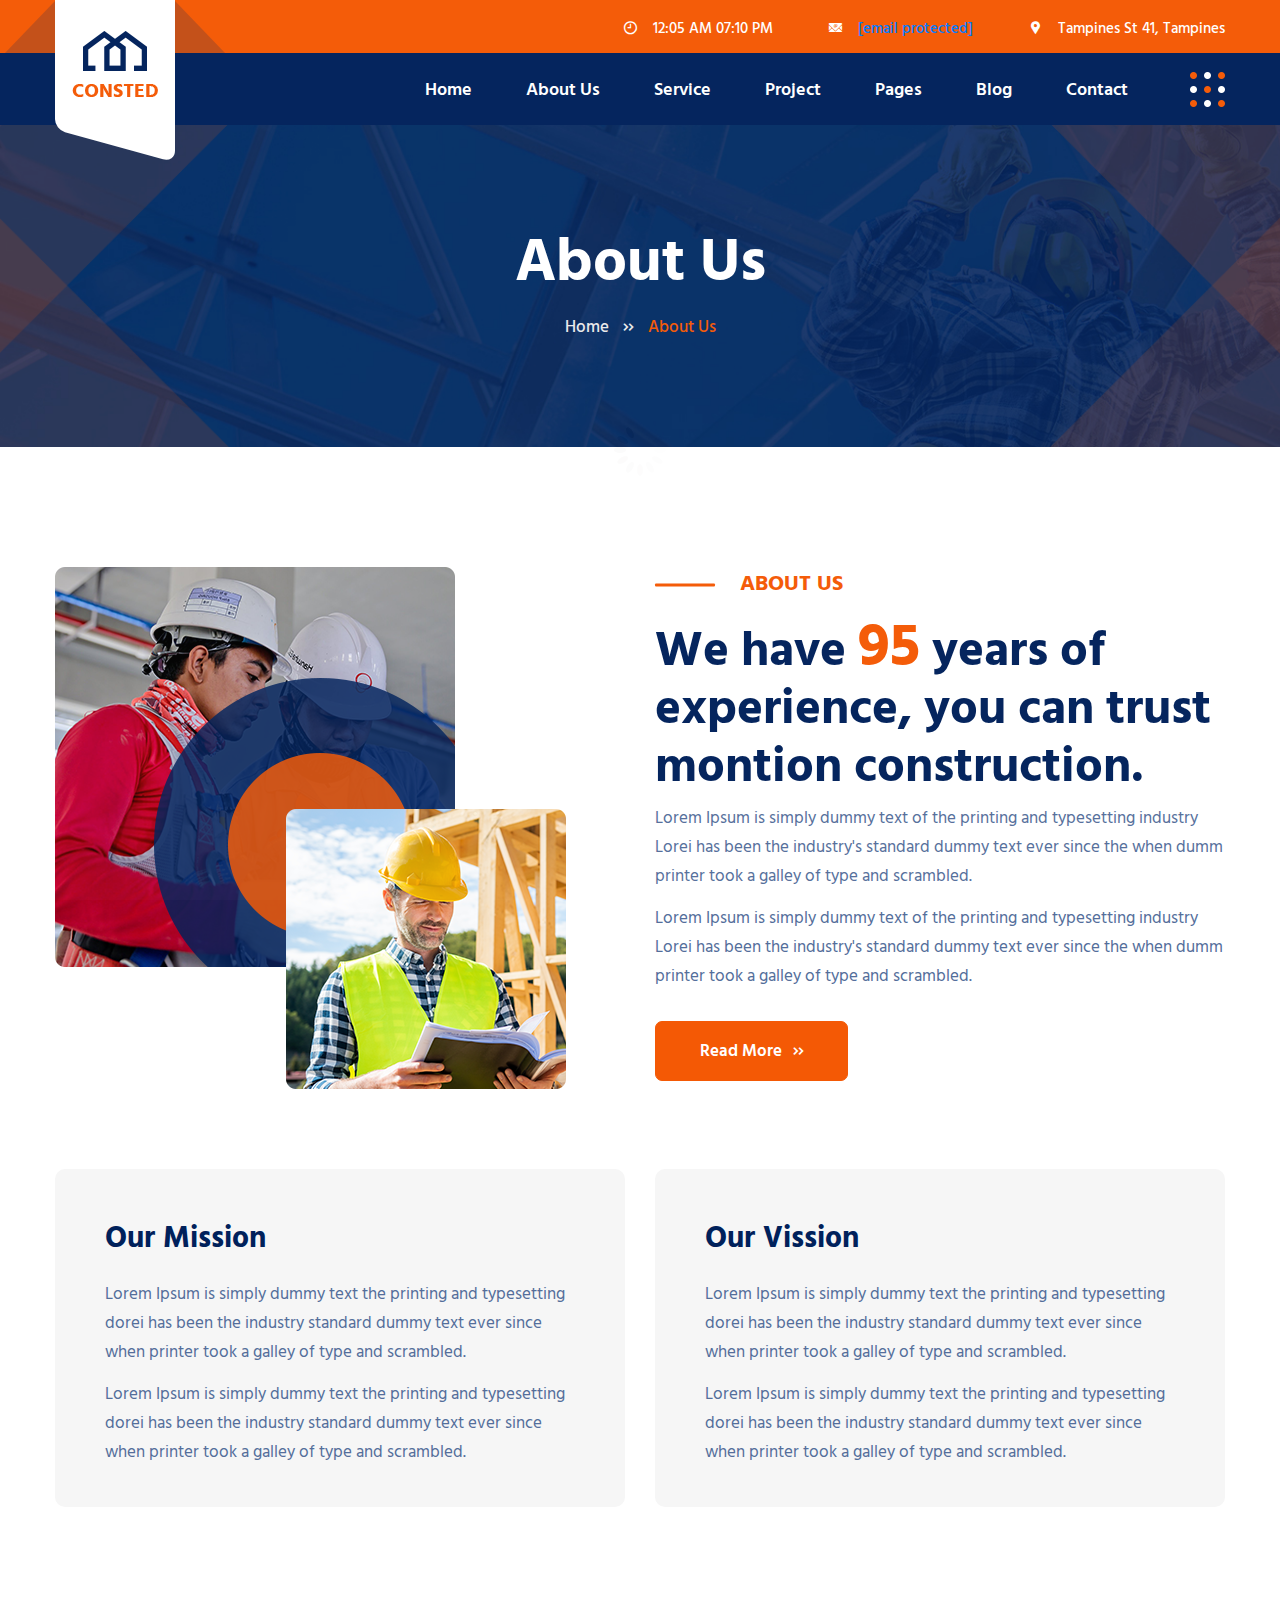
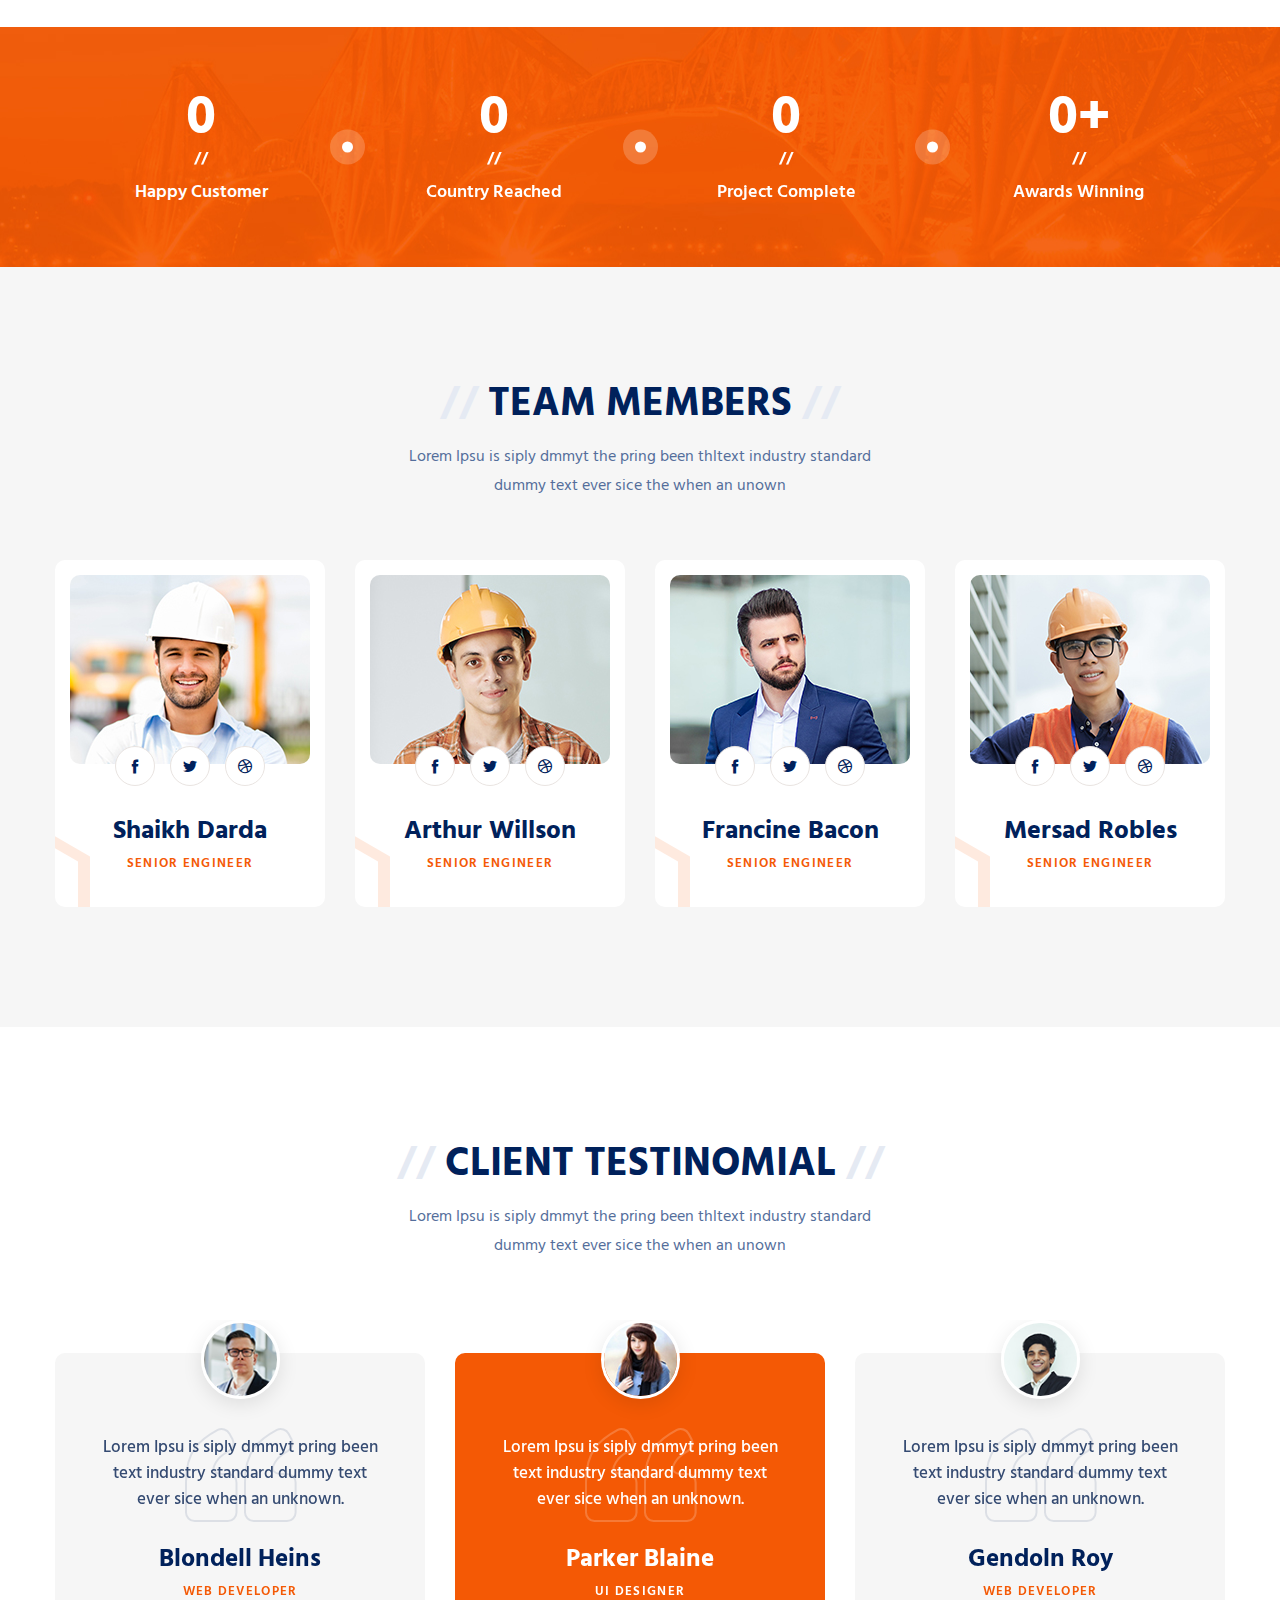
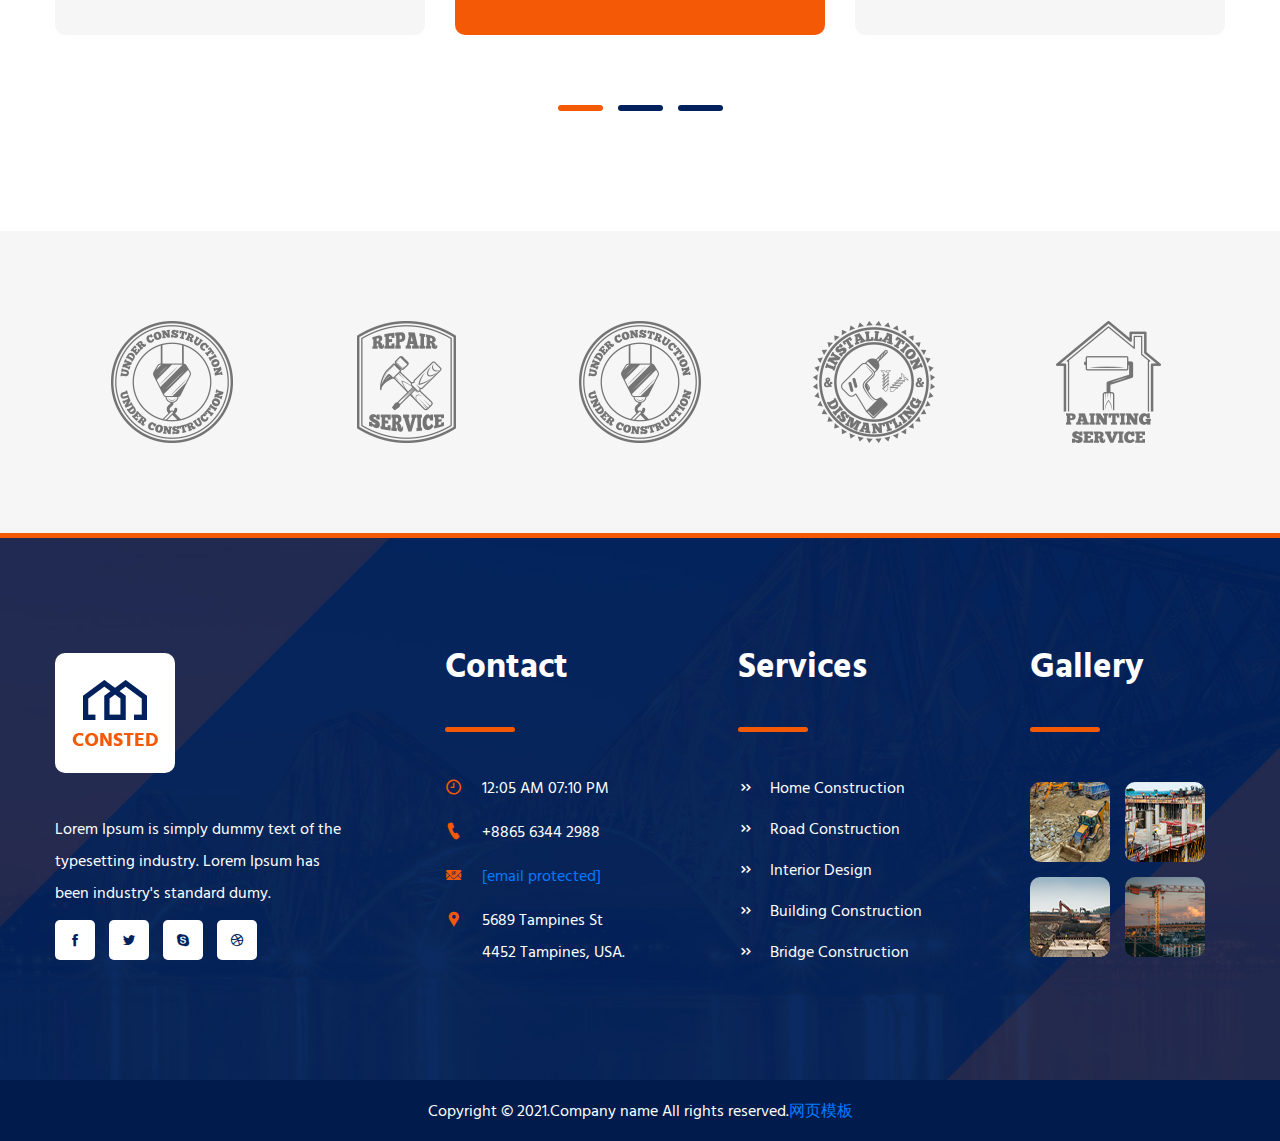
==== about.html @ 1ed3c553 "Add files via upload" ====
<!DOCTYPE html>
<html lang="en">
<head>
<meta charset="UTF-8">
<meta name="viewport" content="width=device-width, initial-scale=1.0">
<title>Consted– Construction HTML template</title>

<link rel="stylesheet" href="static/css/animate.css">

<link rel="stylesheet" href="static/css/animate-2.css">

<link rel="stylesheet" href="static/css/icofont.min.css">

<link rel="stylesheet" href="static/css/odometer.min.css">

<link rel="stylesheet" href="static/css/owl.carousel.min.css">

<link rel="stylesheet" href="static/css/slick.css">

<link rel="stylesheet" href="static/css/lightboxed.css">

<link rel="stylesheet" href="static/css/bootstrap.min.css">

<link rel="stylesheet" href="static/css/style.css">
</head>
<body>

<div class="preloader">
<div class="loader"><img src="static/picture/spinner.gif" alt="image"></div>
</div>


<div class="header">
<div class="top-header">
<div class="container">
<div class="row">
<div class="col-xl-12 col-lg-12">
<div class="top-right">
<ul>
<li>
<span><i class="icofont-clock-time"></i></span>
12:05 AM 07:10 PM
</li>
<li>
<span><i class="icofont-email"></i></span>
<a href="javascript:;" class="__cf_email__" data-cfemail="5934302036291936292d36373530373c77373c2d">[email&#160;protected]</a>
</li>
<li>
<span><i class="icofont-google-map"></i></span>
Tampines St 41, Tampines
</li>
</ul>
</div>
</div>
</div>
</div>
</div>
<div class="bottom-header">
<div class="container">
<div class="row no-gutters justify-content-between">
<div class="d-xl-none d-lg-none d-flex col-4">
<button class="navbar-toggler" type="button" data-toggle="collapse" data-target="#navbarSupportedContent" aria-controls="navbarSupportedContent" aria-expanded="false" aria-label="Toggle navigation">
<img src="static/picture/btn-img.png" alt="image">
</button>
</div>
<div class="col-xl-2 col-lg-2 col-4">
<div class="logo">
<a href="#">
<img src="static/picture/logo.png" alt="LOGO">
</a>
</div>
</div>
<div class="col-xl-9 col-lg-9 next">
<nav class="navbar navbar-expand-lg navbar-light">
<div class="collapse navbar-collapse" id="navbarSupportedContent">
<ul class="navbar-nav ml-auto">
<li class="nav-item dropdown">
<a class="nav-link" href="#" id="homeDropdown" role="button" data-toggle="dropdown" aria-haspopup="true" aria-expanded="false">
Home
</a>
<div class="dropdown-menu" aria-labelledby="homeDropdown">
<a class="dropdown-item" href="index.html">Home Page 01</a>
<a class="dropdown-item" href="index-2.html">Home Page 02</a>
</div>
</li>
<li class="nav-item">
<a class="nav-link" href="">About Us</a>
</li>
<li class="nav-item dropdown">
<a class="nav-link" href="#" id="serviceDropdown" role="button" data-toggle="dropdown" aria-haspopup="true" aria-expanded="false">
Service
</a>
<div class="dropdown-menu" aria-labelledby="serviceDropdown">
<a class="dropdown-item" href="service.html">Service Page</a>
<a class="dropdown-item" href="service-details.html">Service Details Page</a>
</div>
</li>
<li class="nav-item dropdown">
<a class="nav-link" href="#" id="projectDropdown" role="button" data-toggle="dropdown" aria-haspopup="true" aria-expanded="false">
Project
</a>
<div class="dropdown-menu" aria-labelledby="projectDropdown">
<a class="dropdown-item" href="project.html">Project Page</a>
<a class="dropdown-item" href="project-details.html">Project Details Page</a>
</div>
</li>
<li class="nav-item dropdown">
<a class="nav-link" href="#" id="pageDropdown" role="button" data-toggle="dropdown" aria-haspopup="true" aria-expanded="false">
Pages
</a>
<div class="dropdown-menu" aria-labelledby="pageDropdown">
<a class="dropdown-item" href="team.html">Team Page</a>
<a class="dropdown-item" href="team-details.html">Team Details Page</a>
<a class="dropdown-item" href="error.html">Error Page</a>
</div>
</li>
<li class="nav-item dropdown">
<a class="nav-link" href="#" id="blogDropdown" role="button" data-toggle="dropdown" aria-haspopup="true" aria-expanded="false">
Blog
</a>
<div class="dropdown-menu" aria-labelledby="blogDropdown">
<a class="dropdown-item" href="blog.html">Blog Page</a>
<a class="dropdown-item" href="blog-details.html">Blog Details Page</a>
</div>
</li>
<li class="nav-item">
<a class="nav-link" href="contact.html">Contact</a>
</li>
</ul>
</div>
</nav>
</div>
<div class="col-xl-1 col-lg-1 col-4 d-xl-flex d-lg-flex align-items-center">
<div class="side-bar-btn">
<button class="side-bar-show"><img src="static/picture/btn-img.png" alt="image"></button>
</div>
</div>
</div>
</div>
</div>
</div>


<div class="sidebar-bg"></div>
<div class="main-sidebar">
<div class="close-btn">
<i class="icofont-close-line-circled"></i>
</div>
<div class="logo">
<img src="static/picture/logo.png" alt="LOGO">
</div>
<div class="side-about">
<p>Lorem ipsum dolor sit amet consectetur ad ipisicing elit. Impedit sequi aliquam iure ve niam optio mollitia unde id voluptatibus la boriosam vero asperiores deserunt praese ntium tempora exercitationem blanditiis expedita, sed dignissimos veritatis?</p>
</div>
<div class="links">
<h2>additional links</h2>
<ul>
<li><a href="#">log in</a></li>
<li><a href="#">sign up</a></li>
<li><a href="#">faq</a></li>
<li><a href="#">log out</a></li>
</ul>
</div>
<div class="side-contact">
<h2>contact info</h2>
<ul>
<li>
<i class="icofont-google-map"></i>
address
<span>Lorance Road 555b, Tailstoi Town 2680 Mt, New York City.</span>
</li>
<li>
<i class="icofont-email"></i>
email
<span><a href="javascript:;" class="__cf_email__" data-cfemail="cfaab7aea2bfa3aa8fa8a2aea6a3e1aca0a2">[email&#160;protected]</a></span>
</li>
<li>
<i class="icofont-ui-call"></i>
phone
<span>+123 456 789, +123 456 789</span>
</li>
</ul>
</div>
<div class="socials">
<h2>social networks</h2>
<a href="#"><i class="icofont-facebook"></i></a>
<a href="#"><i class="icofont-twitter"></i></a>
<a href="#"><i class="icofont-dribbble"></i></a>
<a href="#"><i class="icofont-skype"></i></a>
</div>
</div>


<div class="breadcrumb">
<div class="container">
<div class="row justify-content-center">
<div class="col-xl-3 col-lg-4">
<div class="part-txt">
<h1>About Us</h1>
<ul>
<li>Home</li>
<li><i class="icofont-double-right"></i></li>
<li class="current">About Us</li>
</ul>
</div>
</div>
</div>
</div>
</div>


<div class="about about-2 about-inner">
<div class="container">
<div class="row justify-content-center">
<div class="col-xl-6 col-lg-6 col-md-8">
<div class="part-img">
<img src="static/picture/about-img-3.png" alt="image">
</div>
</div>
<div class="col-xl-6 col-lg-6 col-md-10 d-xl-flex d-lg-flex align-items-center">
<div class="part-txt">
<div class="title">
<h4>ABOUT US</h4>
<h2>We have <span>95</span> years of experience, you can trust montion construction.</h2>
</div>
<p>Lorem Ipsum is simply dummy text of the printing and typesetting industry Lorei has been the industry's standard dummy text ever since the when dumm printer took a galley of type and scrambled.</p>
<p>Lorem Ipsum is simply dummy text of the printing and typesetting industry Lorei has been the industry's standard dummy text ever since the when dumm printer took a galley of type and scrambled.</p>
<a href="" class="def-btn">Read More <i class="icofont-double-right"></i></a>
</div>
</div>
</div>
<div class="boxes">
<div class="row">
<div class="col-xl-6 col-lg-6 col-md-6">
<div class="single-box">
<h3>Our Mission</h3>
<p>Lorem Ipsum is simply dummy text the printing and typesetting dorei has been the industry standard dummy text ever since when printer took a galley of type and scrambled.</p>
<p>Lorem Ipsum is simply dummy text the printing and typesetting dorei has been the industry standard dummy text ever since when printer took a galley of type and scrambled.</p>
</div>
</div>
<div class="col-xl-6 col-lg-6 col-md-6">
<div class="single-box">
<h3>Our Vission</h3>
<p>Lorem Ipsum is simply dummy text the printing and typesetting dorei has been the industry standard dummy text ever since when printer took a galley of type and scrambled.</p>
<p>Lorem Ipsum is simply dummy text the printing and typesetting dorei has been the industry standard dummy text ever since when printer took a galley of type and scrambled.</p>
</div>
</div>
</div>
</div>
</div>
</div>


<div class="fun-fact-2">
<div class="container">
<div class="row no-gutters">
<div class="col-xl-3 col-lg-3 col-md-3 col-6">
<div class="single-box">
<div class="txt">
<h2><span class="odometer" data-count="7453">0</span></h2>
<p>Happy Customer</p>
</div>
</div>
</div>
<div class="col-xl-3 col-lg-3 col-md-3 col-6">
<div class="single-box">
<div class="txt">
<h2><span class="odometer" data-count="6597">0</span></h2>
<p>Country Reached</p>
</div>
</div>
</div>
<div class="col-xl-3 col-lg-3 col-md-3 col-6">
<div class="single-box">
<div class="txt">
<h2><span class="odometer" data-count="3467">0</span></h2>
<p>Project Complete</p>
</div>
</div>
</div>
<div class="col-xl-3 col-lg-3 col-md-3 col-6">
<div class="single-box last">
<div class="txt">
<h2><span class="odometer" data-count="698">0</span>+</h2>
<p>Awards Winning</p>
</div>
</div>
</div>
</div>
</div>
</div>


<div class="team">
<div class="container">
<div class="row justify-content-center">
<div class="col-xl-5 col-lg-6 col-md-7">
<div class="heading-2">
<h2><span>//</span> TEAM MEMBERS <span>//</span></h2>
<p>Lorem Ipsu is siply dmmyt the pring been thltext industry standard dummy text ever sice the when an unown</p>
</div>
</div>
</div>
<div class="row justify-content-center">
<div class="col-xl-3 col-lg-3 col-md-5 col-sm-6">
<div class="single-box">
<div class="part-img">
<img src="static/picture/team-1.jpg" alt="image">
</div>
<div class="part-txt">
<div class="social">
<a href="#"><i class="icofont-facebook"></i></a>
<a href="#"><i class="icofont-twitter"></i></a>
<a href="#"><i class="icofont-dribbble"></i></a>
</div>
<a href="team-details.html" class="title">Shaikh Darda</a>
<p>SENIOR ENGINEER</p>
</div>
</div>
</div>
<div class="col-xl-3 col-lg-3 col-md-5 col-sm-6">
<div class="single-box">
<div class="part-img">
<img src="static/picture/team-2.jpg" alt="image">
</div>
<div class="part-txt">
<div class="social">
<a href="#"><i class="icofont-facebook"></i></a>
<a href="#"><i class="icofont-twitter"></i></a>
<a href="#"><i class="icofont-dribbble"></i></a>
</div>
<a href="team-details.html" class="title">Arthur Willson</a>
<p>SENIOR ENGINEER</p>
</div>
</div>
</div>
<div class="col-xl-3 col-lg-3 col-md-5 col-sm-6">
<div class="single-box">
<div class="part-img">
<img src="static/picture/team-3.jpg" alt="image">
</div>
<div class="part-txt">
<div class="social">
<a href="#"><i class="icofont-facebook"></i></a>
<a href="#"><i class="icofont-twitter"></i></a>
<a href="#"><i class="icofont-dribbble"></i></a>
</div>
<a href="team-details.html" class="title">Francine Bacon</a>
<p>SENIOR ENGINEER</p>
</div>
</div>
</div>
<div class="col-xl-3 col-lg-3 col-md-5 col-sm-6">
<div class="single-box">
<div class="part-img">
<img src="static/picture/team-4.jpg" alt="image">
</div>
<div class="part-txt">
<div class="social">
<a href="#"><i class="icofont-facebook"></i></a>
<a href="#"><i class="icofont-twitter"></i></a>
<a href="#"><i class="icofont-dribbble"></i></a>
</div>
<a href="team-details.html" class="title">Mersad Robles</a>
<p>SENIOR ENGINEER</p>
</div>
</div>
</div>
</div>
</div>
</div>


<div class="testimonial-2">
<div class="container">
<div class="row justify-content-center">
<div class="col-xl-6 col-lg-6">
<div class="heading-2">
<h2><span>//</span> CLIENT TESTINOMIAL <span>//</span></h2>
<p>Lorem Ipsu is siply dmmyt the pring been thltext industry standard<br>dummy text ever sice the when an unown</p>
</div>
</div>
</div>
<div class="row">
<div class="col-xl-12 col-lg-12">
<div class="comment-slider-2 owl-carousel">
<div class="single-comment">
<div class="part-img">
<img src="static/picture/client-4.jpg" alt="image">
</div>
<div class="part-txt">
<p>Lorem Ipsu is siply dmmyt pring been text industry standard dummy text ever sice when an unknown.</p>
<h3>Parker Blaine</h3>
<span>ui designer</span>
</div>
</div>
<div class="single-comment">
<div class="part-img">
<img src="static/picture/client-5.jpg" alt="image">
</div>
<div class="part-txt">
<p>Lorem Ipsu is siply dmmyt pring been text industry standard dummy text ever sice when an unknown.</p>
<h3>Gendoln Roy</h3>
<span>web developer</span>
</div>
</div>
<div class="single-comment">
<div class="part-img">
<img src="static/picture/client-6.jpg" alt="image">
</div>
<div class="part-txt">
<p>Lorem Ipsu is siply dmmyt pring been text industry standard dummy text ever sice when an unknown.</p>
<h3>Blondell Heins</h3>
<span>web developer</span>
</div>
</div>
</div>
</div>
</div>
</div>
</div>


<div class="partner">
<div class="container">
<div class="row">
<div class="col-xl-12 col-lg-12">
<div class="partner-slider owl-carousel">
<div class="single-partner">
<img src="static/picture/partner-1.png" alt="image">
</div>
<div class="single-partner">
<img src="static/picture/partner-2.png" alt="image">
</div>
<div class="single-partner">
<img src="static/picture/partner-3.png" alt="image">
</div>
<div class="single-partner">
<img src="static/picture/partner-4.png" alt="image">
</div>
<div class="single-partner">
<img src="static/picture/partner-5.png" alt="image">
</div>
</div>
</div>
</div>
</div>
</div>


<div class="footer footer-inner">
<div class="main-footer">
<div class="container">
<div class="row no-gutters">
<div class="col-xl-3 col-lg-3 col-sm-6">
<div class="site-info">
<div class="logo">
<img src="static/picture/logo.png" alt="logo">
</div>
<p>Lorem Ipsum is simply dummy text of the typesetting industry. Lorem Ipsum has been industry's standard dumy.</p>
<div class="social">
<a href="#"><i class="icofont-facebook"></i></a>
<a href="#"><i class="icofont-twitter"></i></a>
<a href="#"><i class="icofont-skype"></i></a>
<a href="#"><i class="icofont-dribbble"></i></a>
</div>
</div>
</div>
<div class="col-xl-1 col-lg-1 d-xl-flex d-none"></div>
<div class="col-xl-2 col-lg-3 col-sm-6 d-xl-flex align-items-end">
<div class="footer-contact">
<h3 class="title">Contact</h3>
<ul>
<li><span><i class="icofont-clock-time"></i></span>12:05 AM 07:10 PM</li>
<li><span><i class="icofont-ui-call"></i></span>+8865 6344 2988</li>
<li><span><i class="icofont-email"></i></span><a href="javascript:;" class="__cf_email__" data-cfemail="335e5a4a5c43735c43475c5d5f5a5d561d5d5647">[email&#160;protected]</a></li>
<li><span><i class="icofont-google-map"></i></span> 5689 Tampines St 4452 Tampines, USA.</li>
</ul>
</div>
</div>
<div class="col-xl-1 col-lg-1 d-xl-flex d-none"></div>
<div class="col-xl-2 col-lg-3 col-sm-6 d-xl-flex align-items-end">
<div class="footer-service">
<h3 class="title">Services</h3>
<ul>
<li><a href="service-details.html"><span><i class="icofont-double-right"></i></span>Home Construction</a></li>
<li><a href="service-details.html"><span><i class="icofont-double-right"></i></span>Road Construction</a></li>
<li><a href="service-details.html"><span><i class="icofont-double-right"></i></span>Interior Design</a></li>
<li><a href="service-details.html"><span><i class="icofont-double-right"></i></span>Building Construction</a></li>
<li><a href="service-details.html"><span><i class="icofont-double-right"></i></span>Bridge Construction</a></li>
</ul>
</div>
</div>
<div class="col-xl-1 col-lg-1 d-xl-flex d-none"></div>
<div class="col-xl-2 col-lg-3 col-sm-6">
<div class="gallery">
<h3 class="title">Gallery</h3>
<div class="images">
<div class="single-img">
<img class="lightboxed" rel="group1" src="static/picture/glry-1.jpg" data-link="assets/images/project-details-1.jpg" alt="Image Alt 1">
</div>
<div class="single-img">
<img class="lightboxed" rel="group1" src="static/picture/glry-2.jpg" data-link="assets/images/service-details-1.jpg" alt="Image Alt 1">
</div>
<div class="single-img">
<img class="lightboxed" rel="group1" src="static/picture/glry-3.jpg" data-link="assets/images/service-details-6.jpg" alt="image">
</div>
<div class="single-img">
<img class="lightboxed" rel="group1" src="static/picture/glry-4.jpg" data-link="assets/images/project-details-4.jpg" alt="image">
</div>
</div>
</div>
</div>
</div>
</div>
</div>
<div class="copyright">
<div class="container">
<div class="row justify-content-center">
<div class="col-xl-6 col-lg-6 col-md-6">
<p>Copyright &copy; 2021.Company name All rights reserved.<a target="_blank" href="https://sc.chinaz.com/moban/">&#x7F51;&#x9875;&#x6A21;&#x677F;</a></p>
</div>
</div>
</div>
</div>
</div>


<script src="static/js/jquery-3.6.0.min.js"></script>

<script src="static/js/odometer.min.js"></script>

<script src="static/js/jquery.appear.min.js"></script>

<script src="static/js/owl.carousel.min.js"></script>
<script src="static/js/owl.carousel2.thumbs.min.js"></script>

<script src="static/js/imagesloaded.pkgd.min.js"></script>
<script src="static/js/isotope.pkgd.min.js"></script>

<script src="static/js/slick.min.js"></script>

<script src="static/js/lightboxed.js"></script>

<script src="static/js/popper.min.js"></script>

<script src="static/js/bootstrap.min.js"></script>

<script src="static/js/main.js"></script>
</body>
</html>
---- static/css/lightboxed.css ----
.lightboxed{cursor:pointer}div#lightboxed--cache{position:fixed;left:-99999999px}div#lightboxed--container{display:none;position:fixed;top:0;right:0;bottom:0;left:0;background:#000;background:rgba(0,0,0,.9);z-index:9001}div#lightboxed--stage{position:absolute;top:0;right:0;bottom:0;left:0;width:100%;height:100%;overflow:hidden}div#lightboxed--content{position:absolute;top:0;left:0}div#lightboxed--content .lightboxed--frame{position:absolute;top:0;left:0}div#lightboxed--content .lightboxed--frame img,div#lightboxed--content .lightboxed--frame iframe{position:absolute;top:50%;left:50%;max-width:100%;max-height:100%;-ms-transform:translate(-50%,-50%);-webkit-transform:translate(-50%,-50%);transform:translate(-50%,-50%);border:0}div#lightboxed--content .lightboxed--frame .lightboxed--caption{position:absolute;bottom:0;right:0;padding:10px;background:#000;background:rgba(0,0,0,.9);color:#fff!important}div#lightboxed--thumbs{display:none;position:absolute;bottom:0;left:50%;-ms-transform:translateX(-50%);-webkit-transform:translateX(-50%);transform:translateX(-50%)}div#lightboxed--thumbs .lightboxed--thumb{float:left;overflow:hidden;border-radius:2px;cursor:pointer}div#lightboxed--thumbs .lightboxed--thumb .lightboxed--thumb_border{position:relative;width:100%;height:100%;background:#fff;background:rgba(255,255,255,.4);transition:500ms background}div#lightboxed--thumbs .lightboxed--thumb.lightboxed--active .lightboxed--thumb_border{background:rgba(255,255,255,.7);transition:500ms background}div#lightboxed--thumbs .lightboxed--thumb img{position:absolute;top:50%;left:50%;max-width:100%;max-height:100%;-ms-transform:translate(-50%,-50%);-webkit-transform:translate(-50%,-50%);transform:translate(-50%,-50%)}div#lightboxed--bttn_close{position:absolute;top:10px;right:10px;background:#fff;background:rgba(255,255,255,.6);background-image:url(https://www.17sucai.com/preview/776298/2021-07-27/consted/assets/images/controls.png);background-repeat:no-repeat;background-size:auto 100%;background-position:100%;width:30px;height:30px;border-radius:100%;cursor:pointer}div#lightboxed--bttn_next{display:none;position:absolute;top:50%;right:10px;background:#fff;background:rgba(255,255,255,.6);background-image:url(https://www.17sucai.com/preview/776298/2021-07-27/consted/assets/images/controls.png);background-repeat:no-repeat;background-size:auto 100%;background-position:50%;width:30px;height:30px;border-radius:100%;cursor:pointer;-ms-transform:translateY(-50%);-webkit-transform:translateY(-50%);transform:translateY(-50%)}div#lightboxed--bttn_prev{display:none;position:absolute;top:50%;left:10px;background:#fff;background:rgba(255,255,255,.6);background-image:url(https://www.17sucai.com/preview/776298/2021-07-27/consted/assets/images/controls.png);background-repeat:no-repeat;background-size:auto 100%;background-position:0%;width:30px;height:30px;border-radius:100%;cursor:pointer;-ms-transform:translateY(-50%);-webkit-transform:translateY(-50%);transform:translateY(-50%)}
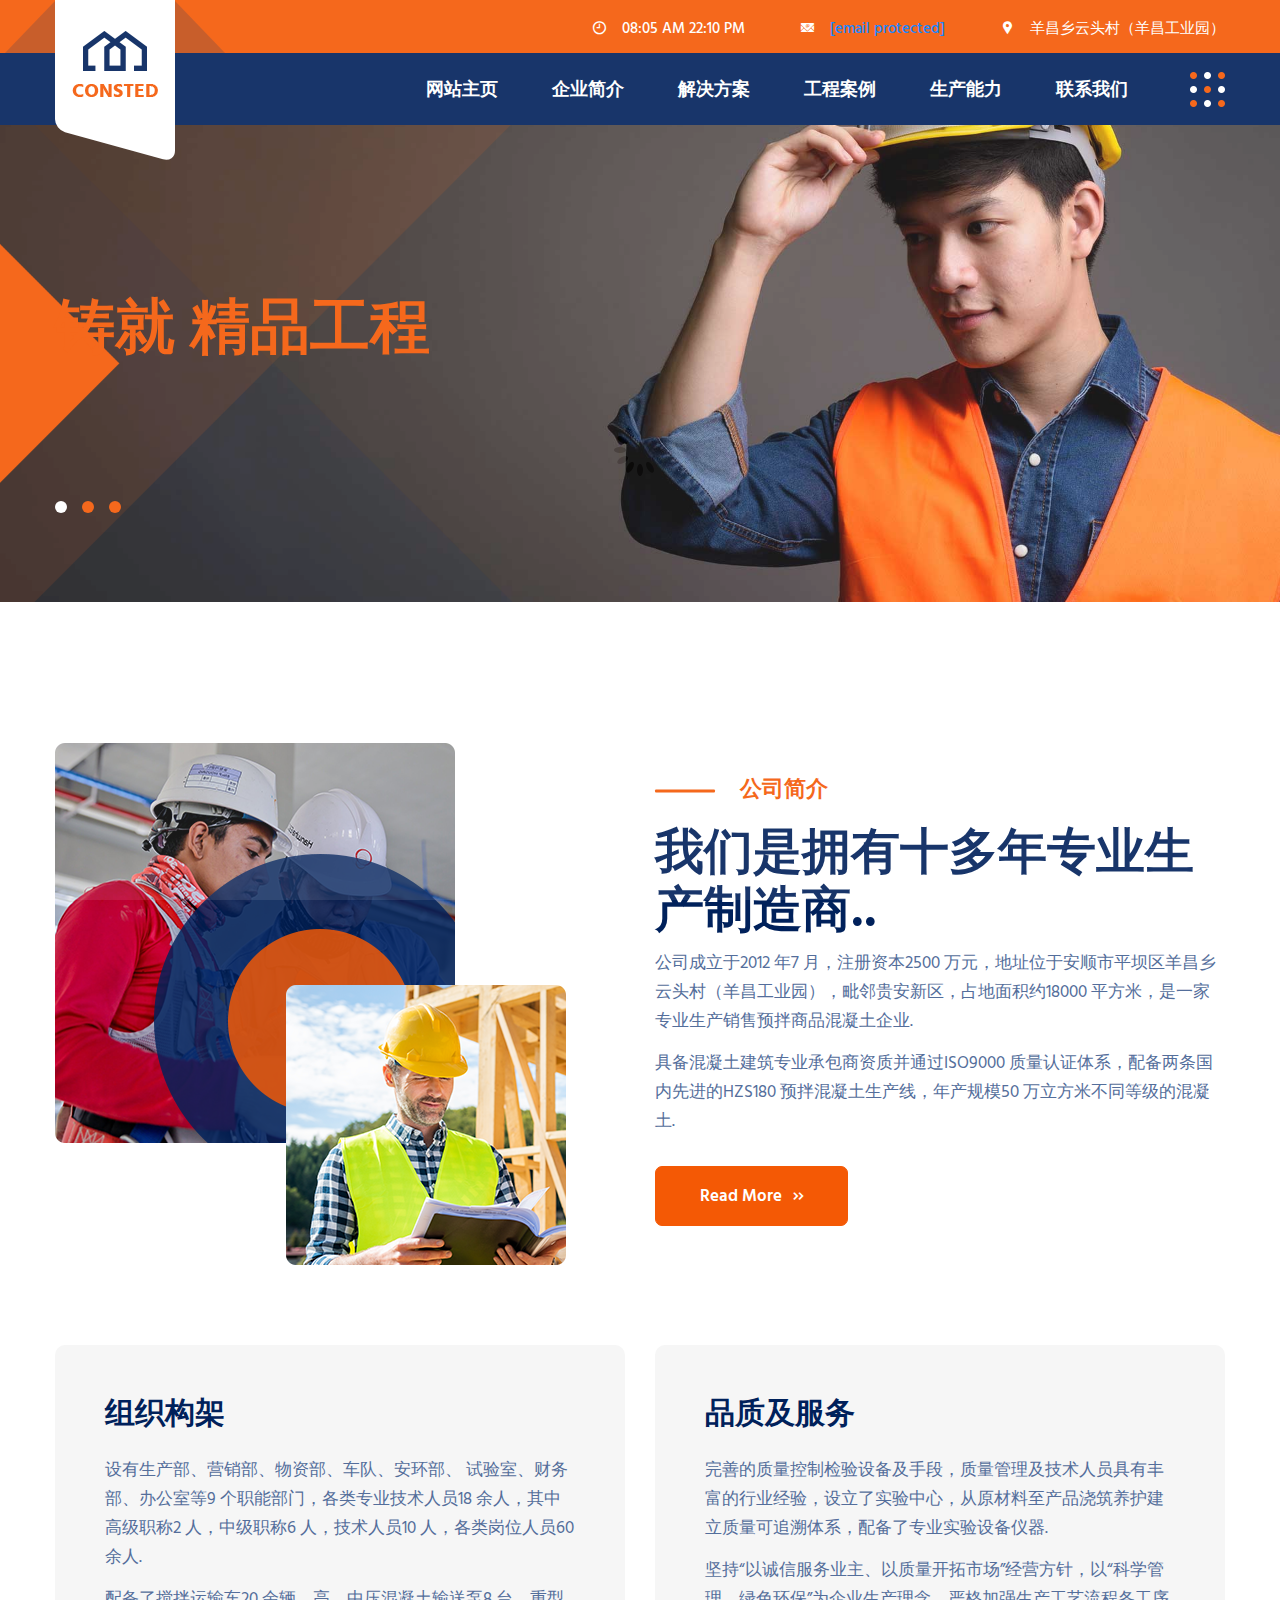
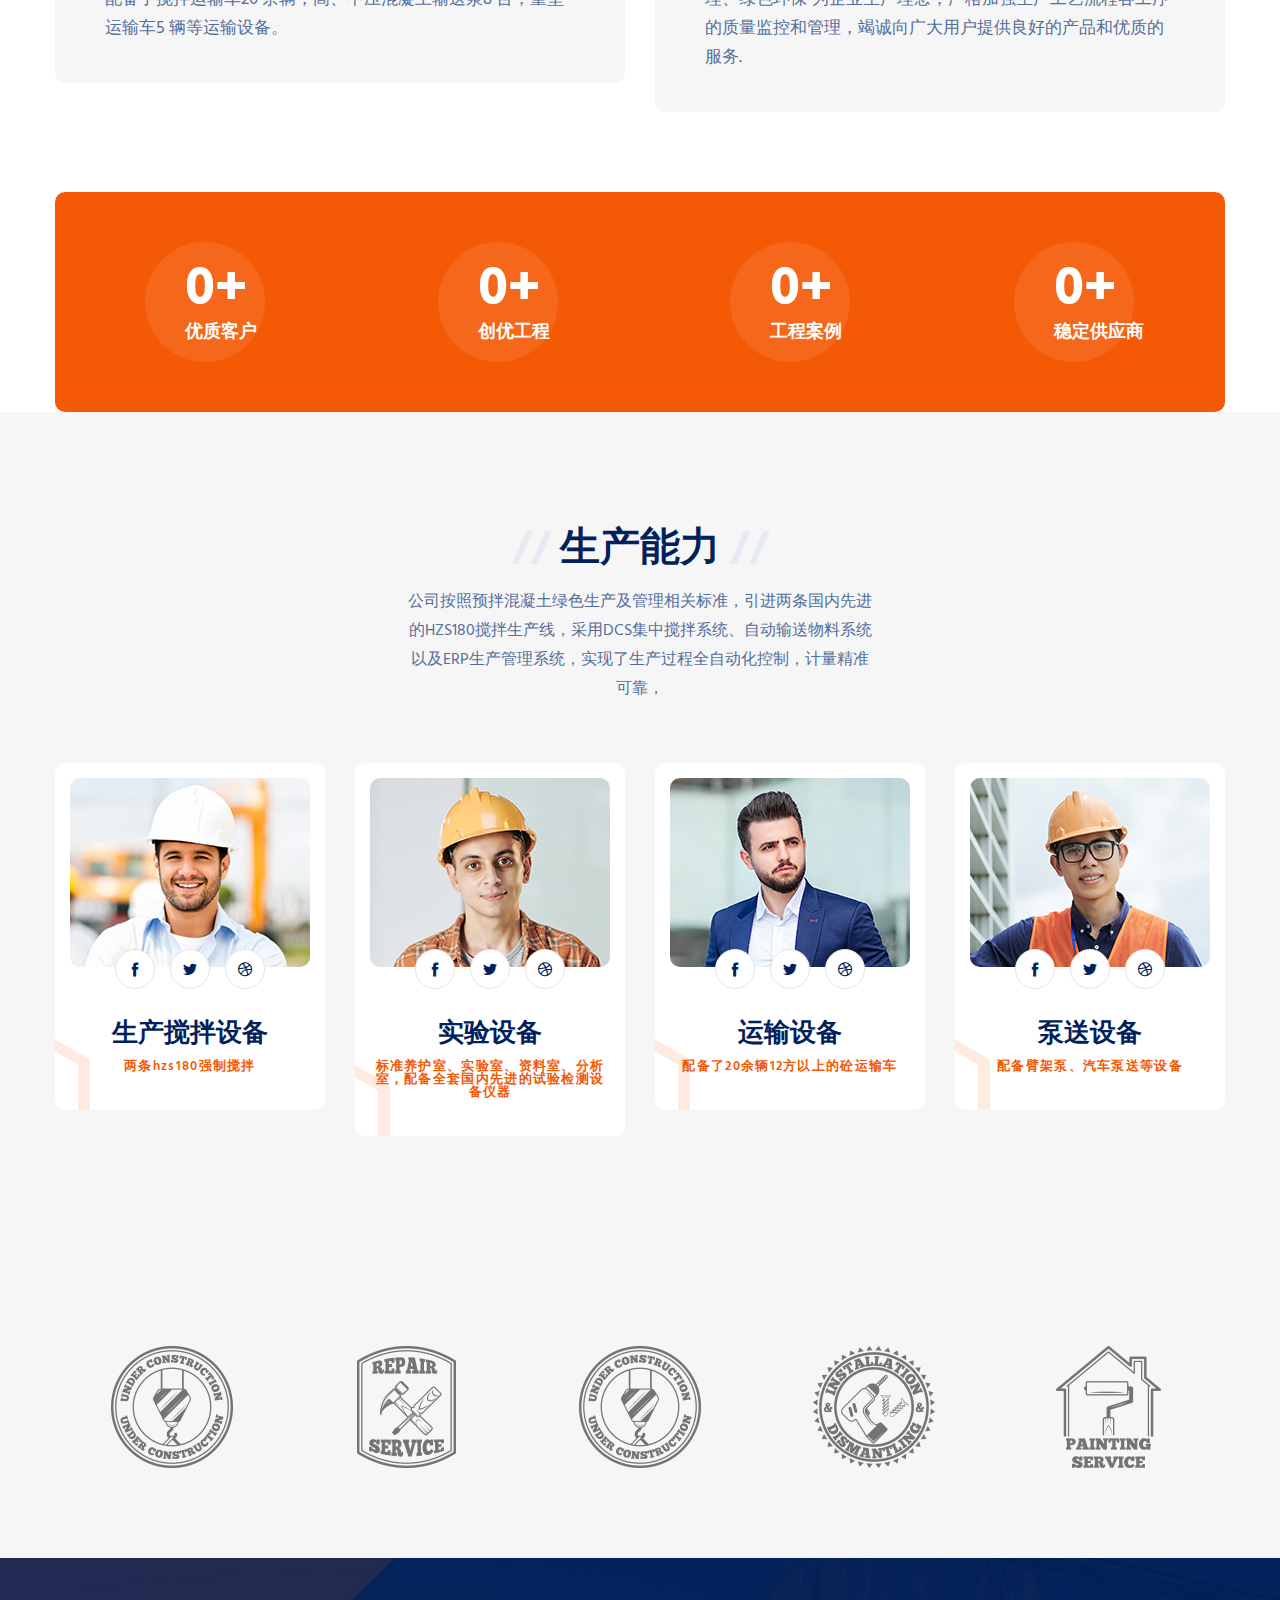
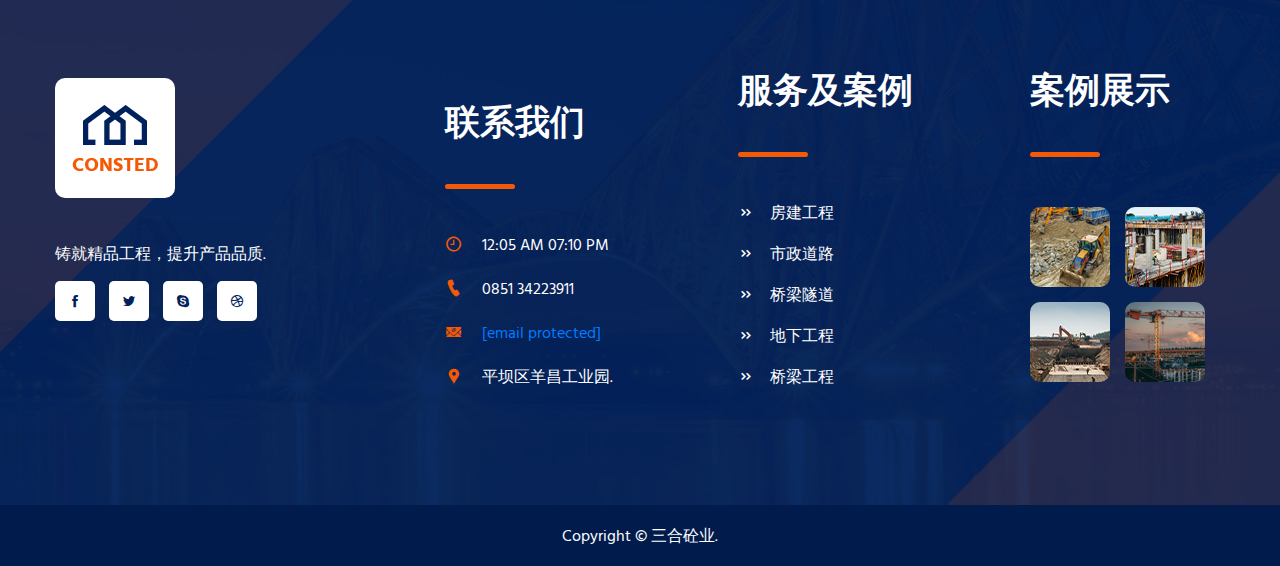
==== commit c742e71e: "Add files via upload" ====
--- a/about.html
+++ b/about.html
@@ -1,213 +1,196 @@
 <!DOCTYPE html>
-<html lang="en">
-<head>
-<meta charset="UTF-8">
-<meta name="viewport" content="width=device-width, initial-scale=1.0">
-<title>Consted– Construction HTML template</title>
-
-<link rel="stylesheet" href="static/css/animate.css">
-
-<link rel="stylesheet" href="static/css/animate-2.css">
-
-<link rel="stylesheet" href="static/css/icofont.min.css">
-
-<link rel="stylesheet" href="static/css/odometer.min.css">
-
-<link rel="stylesheet" href="static/css/owl.carousel.min.css">
-
-<link rel="stylesheet" href="static/css/slick.css">
-
-<link rel="stylesheet" href="static/css/lightboxed.css">
-
-<link rel="stylesheet" href="static/css/bootstrap.min.css">
-
-<link rel="stylesheet" href="static/css/style.css">
-</head>
-<body>
-
-<div class="preloader">
-<div class="loader"><img src="static/picture/spinner.gif" alt="image"></div>
-</div>
-
-
-<div class="header">
-<div class="top-header">
-<div class="container">
-<div class="row">
-<div class="col-xl-12 col-lg-12">
-<div class="top-right">
-<ul>
-<li>
-<span><i class="icofont-clock-time"></i></span>
-12:05 AM 07:10 PM
-</li>
-<li>
-<span><i class="icofont-email"></i></span>
-<a href="javascript:;" class="__cf_email__" data-cfemail="5934302036291936292d36373530373c77373c2d">[email&#160;protected]</a>
-</li>
-<li>
-<span><i class="icofont-google-map"></i></span>
-Tampines St 41, Tampines
-</li>
-</ul>
-</div>
-</div>
-</div>
-</div>
-</div>
-<div class="bottom-header">
-<div class="container">
-<div class="row no-gutters justify-content-between">
-<div class="d-xl-none d-lg-none d-flex col-4">
-<button class="navbar-toggler" type="button" data-toggle="collapse" data-target="#navbarSupportedContent" aria-controls="navbarSupportedContent" aria-expanded="false" aria-label="Toggle navigation">
-<img src="static/picture/btn-img.png" alt="image">
-</button>
-</div>
-<div class="col-xl-2 col-lg-2 col-4">
-<div class="logo">
-<a href="#">
-<img src="static/picture/logo.png" alt="LOGO">
-</a>
-</div>
-</div>
-<div class="col-xl-9 col-lg-9 next">
-<nav class="navbar navbar-expand-lg navbar-light">
-<div class="collapse navbar-collapse" id="navbarSupportedContent">
-<ul class="navbar-nav ml-auto">
-<li class="nav-item dropdown">
-<a class="nav-link" href="#" id="homeDropdown" role="button" data-toggle="dropdown" aria-haspopup="true" aria-expanded="false">
-Home
-</a>
-<div class="dropdown-menu" aria-labelledby="homeDropdown">
-<a class="dropdown-item" href="index.html">Home Page 01</a>
-<a class="dropdown-item" href="index-2.html">Home Page 02</a>
-</div>
-</li>
-<li class="nav-item">
-<a class="nav-link" href="">About Us</a>
-</li>
-<li class="nav-item dropdown">
-<a class="nav-link" href="#" id="serviceDropdown" role="button" data-toggle="dropdown" aria-haspopup="true" aria-expanded="false">
-Service
-</a>
-<div class="dropdown-menu" aria-labelledby="serviceDropdown">
-<a class="dropdown-item" href="service.html">Service Page</a>
-<a class="dropdown-item" href="service-details.html">Service Details Page</a>
-</div>
-</li>
-<li class="nav-item dropdown">
-<a class="nav-link" href="#" id="projectDropdown" role="button" data-toggle="dropdown" aria-haspopup="true" aria-expanded="false">
-Project
-</a>
-<div class="dropdown-menu" aria-labelledby="projectDropdown">
-<a class="dropdown-item" href="project.html">Project Page</a>
-<a class="dropdown-item" href="project-details.html">Project Details Page</a>
-</div>
-</li>
-<li class="nav-item dropdown">
-<a class="nav-link" href="#" id="pageDropdown" role="button" data-toggle="dropdown" aria-haspopup="true" aria-expanded="false">
-Pages
-</a>
-<div class="dropdown-menu" aria-labelledby="pageDropdown">
-<a class="dropdown-item" href="team.html">Team Page</a>
-<a class="dropdown-item" href="team-details.html">Team Details Page</a>
-<a class="dropdown-item" href="error.html">Error Page</a>
-</div>
-</li>
-<li class="nav-item dropdown">
-<a class="nav-link" href="#" id="blogDropdown" role="button" data-toggle="dropdown" aria-haspopup="true" aria-expanded="false">
-Blog
-</a>
-<div class="dropdown-menu" aria-labelledby="blogDropdown">
-<a class="dropdown-item" href="blog.html">Blog Page</a>
-<a class="dropdown-item" href="blog-details.html">Blog Details Page</a>
-</div>
-</li>
-<li class="nav-item">
-<a class="nav-link" href="contact.html">Contact</a>
-</li>
-</ul>
-</div>
-</nav>
-</div>
-<div class="col-xl-1 col-lg-1 col-4 d-xl-flex d-lg-flex align-items-center">
-<div class="side-bar-btn">
-<button class="side-bar-show"><img src="static/picture/btn-img.png" alt="image"></button>
-</div>
-</div>
-</div>
-</div>
-</div>
-</div>
-
-
-<div class="sidebar-bg"></div>
-<div class="main-sidebar">
-<div class="close-btn">
-<i class="icofont-close-line-circled"></i>
-</div>
-<div class="logo">
-<img src="static/picture/logo.png" alt="LOGO">
-</div>
-<div class="side-about">
-<p>Lorem ipsum dolor sit amet consectetur ad ipisicing elit. Impedit sequi aliquam iure ve niam optio mollitia unde id voluptatibus la boriosam vero asperiores deserunt praese ntium tempora exercitationem blanditiis expedita, sed dignissimos veritatis?</p>
-</div>
-<div class="links">
-<h2>additional links</h2>
-<ul>
-<li><a href="#">log in</a></li>
-<li><a href="#">sign up</a></li>
-<li><a href="#">faq</a></li>
-<li><a href="#">log out</a></li>
-</ul>
-</div>
-<div class="side-contact">
-<h2>contact info</h2>
-<ul>
-<li>
-<i class="icofont-google-map"></i>
-address
-<span>Lorance Road 555b, Tailstoi Town 2680 Mt, New York City.</span>
-</li>
-<li>
-<i class="icofont-email"></i>
-email
-<span><a href="javascript:;" class="__cf_email__" data-cfemail="cfaab7aea2bfa3aa8fa8a2aea6a3e1aca0a2">[email&#160;protected]</a></span>
-</li>
-<li>
-<i class="icofont-ui-call"></i>
-phone
-<span>+123 456 789, +123 456 789</span>
-</li>
-</ul>
-</div>
-<div class="socials">
-<h2>social networks</h2>
-<a href="#"><i class="icofont-facebook"></i></a>
-<a href="#"><i class="icofont-twitter"></i></a>
-<a href="#"><i class="icofont-dribbble"></i></a>
-<a href="#"><i class="icofont-skype"></i></a>
-</div>
-</div>
-
-
-<div class="breadcrumb">
-<div class="container">
-<div class="row justify-content-center">
-<div class="col-xl-3 col-lg-4">
-<div class="part-txt">
-<h1>About Us</h1>
-<ul>
-<li>Home</li>
-<li><i class="icofont-double-right"></i></li>
-<li class="current">About Us</li>
-</ul>
-</div>
-</div>
-</div>
-</div>
-</div>
-
+<html lang="cn">
+	<head>
+		<meta charset="UTF-8">
+		<meta name="viewport" content="width=device-width, initial-scale=1.0">
+		<title>三合砼业</title>
+
+		<link rel="stylesheet" href="static/css/animate.css">
+
+		<link rel="stylesheet" href="static/css/animate-2.css">
+
+		<link rel="stylesheet" href="static/css/icofont.min.css">
+
+		<link rel="stylesheet" href="static/css/odometer.min.css">
+
+		<link rel="stylesheet" href="static/css/owl.carousel.min.css">
+
+		<link rel="stylesheet" href="static/css/slick.css">
+
+		<link rel="stylesheet" href="static/css/lightboxed.css">
+
+		<link rel="stylesheet" href="static/css/bootstrap.min.css">
+
+		<link rel="stylesheet" href="static/css/style.css">
+	</head>
+	<body>
+
+		<div class="preloader">
+			<div class="loader"><img src="static/picture/spinner.gif" alt="image">
+			</div>
+		</div>
+
+		<div class="header">
+			<div class="top-header">
+				<div class="container">
+					<div class="row">
+						<div class="col-xl-12 col-lg-12">
+							<div class="top-right">
+								<ul>
+									<li>
+										<span><i class="icofont-clock-time"></i></span>
+										08:05 AM 22:10 PM
+									</li>
+									<li>
+										<span><i class="icofont-email"></i></span>
+										<a href="javascript:;" class="__cf_email__" data-cfemail="c3aeaabaacb383acb3b7acadafaaada6edada6b7">[email&#160;protected]</a>
+									</li>
+									<li>
+										<span><i class="icofont-google-map"></i></span>
+										羊昌乡云头村（羊昌工业园）
+									</li>
+								</ul>
+							</div>
+						</div>
+					</div>
+				</div>
+			</div>
+			<div class="bottom-header">
+				<div class="container">
+					<div class="row no-gutters justify-content-between">
+						<div class="d-xl-none d-lg-none d-flex col-4">
+							<button class="navbar-toggler" type="button" data-toggle="collapse" data-target="#navbarSupportedContent" aria-controls="navbarSupportedContent" aria-expanded="false" aria-label="Toggle navigation">
+								<img src="static/picture/btn-img.png" alt="image">
+							</button>
+						</div>
+						<div class="col-xl-2 col-lg-2 col-4">
+							<div class="logo">
+								<a href="#"> <img src="static/picture/logo.png" alt="LOGO"> </a>
+							</div>
+						</div>
+						<div class="col-xl-9 col-lg-9 next">
+							<nav class="navbar navbar-expand-lg navbar-light">
+								<div class="collapse navbar-collapse" id="navbarSupportedContent">
+									<ul class="navbar-nav ml-auto">
+										<li class="nav-item dropdown">
+											<a class="nav-link" href="index.html" > 网站主页 </a>
+										</li>
+										<li class="nav-item">
+											<a class="nav-link" href="about.html">企业简介</a>
+										</li>
+										<li class="nav-item dropdown">
+											<a class="nav-link" href="#" id="serviceDropdown" role="button" data-toggle="dropdown" aria-haspopup="true" aria-expanded="false"> 解决方案 </a>
+											<div class="dropdown-menu" aria-labelledby="serviceDropdown">
+												<a class="dropdown-item" href="service.html">产品与服务</a>
+												<a class="dropdown-item" href="service-details.html">应用范围</a>
+											</div>
+										</li>
+										<li class="nav-item dropdown">
+											<a class="nav-link" href="#" id="projectDropdown" role="button" data-toggle="dropdown" aria-haspopup="true" aria-expanded="false"> 工程案例 </a>
+											<div class="dropdown-menu" aria-labelledby="projectDropdown">
+												<a class="dropdown-item" href="project.html">项目案例</a>
+												<a class="dropdown-item" href="project-details.html">供应案例</a>
+											</div>
+										</li>
+										<li class="nav-item dropdown">
+											<a class="nav-link" href="team.html" id="pageDropdown" role="button" data-toggle="dropdown" aria-haspopup="true" aria-expanded="false"> 生产能力 </a>
+											<div class="dropdown-menu" aria-labelledby="projectDropdown">
+												<a class="dropdown-item" href="team.html">产能规模</a>
+												<a class="dropdown-item" href="team-details.html">资质荣誉</a>
+										</li>
+										
+										<li class="nav-item">
+											<a class="nav-link" href="contact.html">联系我们</a>
+										</li>
+									</ul>
+								</div>
+							</nav>
+						</div>
+						<div class="col-xl-1 col-lg-1 col-4 d-xl-flex d-lg-flex align-items-center">
+							<div class="side-bar-btn">
+								<button class="side-bar-show"><img src="static/picture/btn-img.png" alt="image">
+								</button>
+							</div>
+						</div>
+					</div>
+				</div>
+			</div>
+		</div>
+
+		<div class="sidebar-bg"></div>
+		<div class="main-sidebar">
+			<div class="close-btn">
+				<i class="icofont-close-line-circled"></i>
+			</div>
+			<div class="logo">
+				<img src="static/picture/logo.png" alt="LOGO">
+			</div>
+			<div class="side-about">
+				<p>
+					我们是专业生产预拌混凝土制造商，为您提供可行解决方案。
+				</p>
+			</div>
+			
+			<div class="side-contact">
+				<h2>联系信息</h2>
+				<ul>
+					<li>
+						<i class="icofont-google-map"></i>
+						地址
+						<span>贵州省安顺市平坝区羊昌布依族苗族乡云头村</span>
+					</li>
+					<li>
+						<i class="icofont-email"></i>
+						email
+						<span><a href="javascript:;" class="__cf_email__" data-cfemail="c6a3bea7abb6aaa386a1aba7afaae8a5a9ab">[email&#160;protected]</a></span>
+					</li>
+					<li>
+						<i class="icofont-ui-call"></i>
+						phone
+						<span>0851 34223911</span>
+					</li>
+				</ul>
+			</div>
+			
+		</div>
+
+		<div class="banner owl-carousel">
+			<div class="slider slider-1">
+				<div class="container">
+					<div class="row">
+						<div class="col-xl-7 col-lg-8 col-md-7">
+							<div class="banner-txt">
+								<h1><span>铸就 精品工程</span> </h1>
+								
+							</div>
+						</div>
+					</div>
+				</div>
+			</div>
+			<div class="slider slider-2">
+				<div class="container">
+					<div class="row">
+						<div class="col-xl-7 col-lg-8 col-md-7">
+							<div class="banner-txt">
+								<h1><span>严控质量品质</span> </h1>
+								</div>
+						</div>
+					</div>
+				</div>
+			</div>
+			<div class="slider slider-3">
+				<div class="container">
+					<div class="row">
+						<div class="col-xl-7 col-lg-8 col-md-7">
+							<div class="banner-txt">
+								<h1> <span>具有高效团队</span> </h1>
+								<p>
+								</div>
+						</div>
+					</div>
+				</div>
+			</div>
+		</div>
 
 <div class="about about-2 about-inner">
 <div class="container">
@@ -220,11 +203,11 @@
 <div class="col-xl-6 col-lg-6 col-md-10 d-xl-flex d-lg-flex align-items-center">
 <div class="part-txt">
 <div class="title">
-<h4>ABOUT US</h4>
-<h2>We have <span>95</span> years of experience, you can trust montion construction.</h2>
-</div>
-<p>Lorem Ipsum is simply dummy text of the printing and typesetting industry Lorei has been the industry's standard dummy text ever since the when dumm printer took a galley of type and scrambled.</p>
-<p>Lorem Ipsum is simply dummy text of the printing and typesetting industry Lorei has been the industry's standard dummy text ever since the when dumm printer took a galley of type and scrambled.</p>
+<h4>公司简介</h4>
+<h2>我们是拥有十多年专业生产制造商..</h2>
+</div>
+<p>公司成立于2012 年7 月，注册资本2500 万元，地址位于安顺市平坝区羊昌乡云头村（羊昌工业园），毗邻贵安新区，占地面积约18000 平方米，是一家专业生产销售预拌商品混凝土企业.</p>
+<p>具备混凝土建筑专业承包商资质并通过ISO9000 质量认证体系，配备两条国内先进的HZS180 预拌混凝土生产线，年产规模50 万立方米不同等级的混凝土.</p>
 <a href="" class="def-btn">Read More <i class="icofont-double-right"></i></a>
 </div>
 </div>
@@ -233,62 +216,73 @@
 <div class="row">
 <div class="col-xl-6 col-lg-6 col-md-6">
 <div class="single-box">
-<h3>Our Mission</h3>
-<p>Lorem Ipsum is simply dummy text the printing and typesetting dorei has been the industry standard dummy text ever since when printer took a galley of type and scrambled.</p>
-<p>Lorem Ipsum is simply dummy text the printing and typesetting dorei has been the industry standard dummy text ever since when printer took a galley of type and scrambled.</p>
+<h3>组织构架</h3>
+<p>设有生产部、营销部、物资部、车队、安环部、
+试验室、财务部、办公室等9 个职能部门，各类专业技术人员18 余人，其中高级职称2 人，中级职称6 人，技术人员10 人，各类岗位人员60 余人.</p>
+<p>配备了搅拌运输车20 余辆，高、中压混凝土输送泵8 台，重型运输车5 辆等运输设备。</p>
 </div>
 </div>
 <div class="col-xl-6 col-lg-6 col-md-6">
 <div class="single-box">
-<h3>Our Vission</h3>
-<p>Lorem Ipsum is simply dummy text the printing and typesetting dorei has been the industry standard dummy text ever since when printer took a galley of type and scrambled.</p>
-<p>Lorem Ipsum is simply dummy text the printing and typesetting dorei has been the industry standard dummy text ever since when printer took a galley of type and scrambled.</p>
-</div>
-</div>
-</div>
-</div>
-</div>
-</div>
-
-
-<div class="fun-fact-2">
-<div class="container">
-<div class="row no-gutters">
-<div class="col-xl-3 col-lg-3 col-md-3 col-6">
-<div class="single-box">
-<div class="txt">
-<h2><span class="odometer" data-count="7453">0</span></h2>
-<p>Happy Customer</p>
-</div>
-</div>
-</div>
-<div class="col-xl-3 col-lg-3 col-md-3 col-6">
-<div class="single-box">
-<div class="txt">
-<h2><span class="odometer" data-count="6597">0</span></h2>
-<p>Country Reached</p>
-</div>
-</div>
-</div>
-<div class="col-xl-3 col-lg-3 col-md-3 col-6">
-<div class="single-box">
-<div class="txt">
-<h2><span class="odometer" data-count="3467">0</span></h2>
-<p>Project Complete</p>
-</div>
-</div>
-</div>
-<div class="col-xl-3 col-lg-3 col-md-3 col-6">
-<div class="single-box last">
-<div class="txt">
-<h2><span class="odometer" data-count="698">0</span>+</h2>
-<p>Awards Winning</p>
-</div>
-</div>
-</div>
-</div>
-</div>
-</div>
+<h3>品质及服务</h3>
+<p>完善的质量控制检验设备及手段，质量管理及技术人员具有丰富的行业经验，设立了实验中心，从原材料至产品浇筑养护建立质量可追溯体系，配备了专业实验设备仪器.</p>
+<p>坚持“以诚信服务业主、以质量开拓市场”经营方针，以“科学管理、绿色环保”为企业生产理念，严格加强生产工艺流程各工序的质量监控和管理，竭诚向广大用户提供良好的产品和优质的服务.</p>
+</div>
+</div>
+</div>
+</div>
+</div>
+</div>
+
+
+<div class="fun-fact">
+			<div class="container">
+				<div class="bg">
+					<div class="row no-gutters">
+						<div class="col-xl-3 col-lg-3 col-md-3 col-sm-6">
+							<div class="single-box">
+								<div class="txt">
+									<h2><span class="odometer" data-count="752">0</span>+</h2>
+									<p>
+										优质客户
+									</p>
+								</div>
+							</div>
+						</div>
+						<div class="col-xl-3 col-lg-3 col-md-3 col-sm-6">
+							<div class="single-box">
+								<div class="txt">
+									<h2><span class="odometer" data-count="1252">0</span>+</h2>
+									<p>
+										创优工程
+									</p>
+								</div>
+							</div>
+						</div>
+						<div class="col-xl-3 col-lg-3 col-md-3 col-sm-6">
+							<div class="single-box">
+								<div class="txt">
+									<h2><span class="odometer" data-count="3467">0</span>+</h2>
+									<p>
+										工程案例
+									</p>
+								</div>
+							</div>
+						</div>
+						<div class="col-xl-3 col-lg-3 col-md-3 col-sm-6">
+							<div class="single-box">
+								<div class="txt">
+									<h2><span class="odometer" data-count="298">0</span>+</h2>
+									<p>
+										稳定供应商
+									</p>
+								</div>
+							</div>
+						</div>
+					</div>
+				</div>
+			</div>
+		</div>
 
 
 <div class="team">
@@ -296,8 +290,8 @@
 <div class="row justify-content-center">
 <div class="col-xl-5 col-lg-6 col-md-7">
 <div class="heading-2">
-<h2><span>//</span> TEAM MEMBERS <span>//</span></h2>
-<p>Lorem Ipsu is siply dmmyt the pring been thltext industry standard dummy text ever sice the when an unown</p>
+<h2><span>//</span> 生产能力 <span>//</span></h2>
+<p>公司按照预拌混凝土绿色生产及管理相关标准，引进两条国内先进的HZS180搅拌生产线，采用DCS集中搅拌系统、自动输送物料系统以及ERP生产管理系统，实现了生产过程全自动化控制，计量精准可靠，</p>
 </div>
 </div>
 </div>
@@ -313,8 +307,8 @@
 <a href="#"><i class="icofont-twitter"></i></a>
 <a href="#"><i class="icofont-dribbble"></i></a>
 </div>
-<a href="team-details.html" class="title">Shaikh Darda</a>
-<p>SENIOR ENGINEER</p>
+<a href="team-details.html" class="title">生产搅拌设备</a>
+<p>两条hzs180强制搅拌</p>
 </div>
 </div>
 </div>
@@ -329,8 +323,8 @@
 <a href="#"><i class="icofont-twitter"></i></a>
 <a href="#"><i class="icofont-dribbble"></i></a>
 </div>
-<a href="team-details.html" class="title">Arthur Willson</a>
-<p>SENIOR ENGINEER</p>
+<a href="team-details.html" class="title">实验设备</a>
+<p>标准养护室、实验室、资料室、分析室，配备全套国内先进的试验检测设备仪器</p>
 </div>
 </div>
 </div>
@@ -345,8 +339,8 @@
 <a href="#"><i class="icofont-twitter"></i></a>
 <a href="#"><i class="icofont-dribbble"></i></a>
 </div>
-<a href="team-details.html" class="title">Francine Bacon</a>
-<p>SENIOR ENGINEER</p>
+<a href="team-details.html" class="title">运输设备</a>
+<p>配备了20余辆12方以上的砼运输车</p>
 </div>
 </div>
 </div>
@@ -361,64 +355,17 @@
 <a href="#"><i class="icofont-twitter"></i></a>
 <a href="#"><i class="icofont-dribbble"></i></a>
 </div>
-<a href="team-details.html" class="title">Mersad Robles</a>
-<p>SENIOR ENGINEER</p>
-</div>
-</div>
-</div>
-</div>
-</div>
-</div>
-
-
-<div class="testimonial-2">
-<div class="container">
-<div class="row justify-content-center">
-<div class="col-xl-6 col-lg-6">
-<div class="heading-2">
-<h2><span>//</span> CLIENT TESTINOMIAL <span>//</span></h2>
-<p>Lorem Ipsu is siply dmmyt the pring been thltext industry standard<br>dummy text ever sice the when an unown</p>
-</div>
-</div>
-</div>
-<div class="row">
-<div class="col-xl-12 col-lg-12">
-<div class="comment-slider-2 owl-carousel">
-<div class="single-comment">
-<div class="part-img">
-<img src="static/picture/client-4.jpg" alt="image">
-</div>
-<div class="part-txt">
-<p>Lorem Ipsu is siply dmmyt pring been text industry standard dummy text ever sice when an unknown.</p>
-<h3>Parker Blaine</h3>
-<span>ui designer</span>
-</div>
-</div>
-<div class="single-comment">
-<div class="part-img">
-<img src="static/picture/client-5.jpg" alt="image">
-</div>
-<div class="part-txt">
-<p>Lorem Ipsu is siply dmmyt pring been text industry standard dummy text ever sice when an unknown.</p>
-<h3>Gendoln Roy</h3>
-<span>web developer</span>
-</div>
-</div>
-<div class="single-comment">
-<div class="part-img">
-<img src="static/picture/client-6.jpg" alt="image">
-</div>
-<div class="part-txt">
-<p>Lorem Ipsu is siply dmmyt pring been text industry standard dummy text ever sice when an unknown.</p>
-<h3>Blondell Heins</h3>
-<span>web developer</span>
-</div>
-</div>
-</div>
-</div>
-</div>
-</div>
-</div>
+<a href="team-details.html" class="title">泵送设备</a>
+<p>配备臂架泵、汽车泵送等设备</p>
+</div>
+</div>
+</div>
+</div>
+</div>
+</div>
+
+
+
 
 
 <div class="partner">
@@ -448,104 +395,125 @@
 </div>
 
 
-<div class="footer footer-inner">
-<div class="main-footer">
-<div class="container">
-<div class="row no-gutters">
-<div class="col-xl-3 col-lg-3 col-sm-6">
-<div class="site-info">
-<div class="logo">
-<img src="static/picture/logo.png" alt="logo">
-</div>
-<p>Lorem Ipsum is simply dummy text of the typesetting industry. Lorem Ipsum has been industry's standard dumy.</p>
-<div class="social">
-<a href="#"><i class="icofont-facebook"></i></a>
-<a href="#"><i class="icofont-twitter"></i></a>
-<a href="#"><i class="icofont-skype"></i></a>
-<a href="#"><i class="icofont-dribbble"></i></a>
-</div>
-</div>
-</div>
-<div class="col-xl-1 col-lg-1 d-xl-flex d-none"></div>
-<div class="col-xl-2 col-lg-3 col-sm-6 d-xl-flex align-items-end">
-<div class="footer-contact">
-<h3 class="title">Contact</h3>
-<ul>
-<li><span><i class="icofont-clock-time"></i></span>12:05 AM 07:10 PM</li>
-<li><span><i class="icofont-ui-call"></i></span>+8865 6344 2988</li>
-<li><span><i class="icofont-email"></i></span><a href="javascript:;" class="__cf_email__" data-cfemail="335e5a4a5c43735c43475c5d5f5a5d561d5d5647">[email&#160;protected]</a></li>
-<li><span><i class="icofont-google-map"></i></span> 5689 Tampines St 4452 Tampines, USA.</li>
-</ul>
-</div>
-</div>
-<div class="col-xl-1 col-lg-1 d-xl-flex d-none"></div>
-<div class="col-xl-2 col-lg-3 col-sm-6 d-xl-flex align-items-end">
-<div class="footer-service">
-<h3 class="title">Services</h3>
-<ul>
-<li><a href="service-details.html"><span><i class="icofont-double-right"></i></span>Home Construction</a></li>
-<li><a href="service-details.html"><span><i class="icofont-double-right"></i></span>Road Construction</a></li>
-<li><a href="service-details.html"><span><i class="icofont-double-right"></i></span>Interior Design</a></li>
-<li><a href="service-details.html"><span><i class="icofont-double-right"></i></span>Building Construction</a></li>
-<li><a href="service-details.html"><span><i class="icofont-double-right"></i></span>Bridge Construction</a></li>
-</ul>
-</div>
-</div>
-<div class="col-xl-1 col-lg-1 d-xl-flex d-none"></div>
-<div class="col-xl-2 col-lg-3 col-sm-6">
-<div class="gallery">
-<h3 class="title">Gallery</h3>
-<div class="images">
-<div class="single-img">
-<img class="lightboxed" rel="group1" src="static/picture/glry-1.jpg" data-link="assets/images/project-details-1.jpg" alt="Image Alt 1">
-</div>
-<div class="single-img">
-<img class="lightboxed" rel="group1" src="static/picture/glry-2.jpg" data-link="assets/images/service-details-1.jpg" alt="Image Alt 1">
-</div>
-<div class="single-img">
-<img class="lightboxed" rel="group1" src="static/picture/glry-3.jpg" data-link="assets/images/service-details-6.jpg" alt="image">
-</div>
-<div class="single-img">
-<img class="lightboxed" rel="group1" src="static/picture/glry-4.jpg" data-link="assets/images/project-details-4.jpg" alt="image">
-</div>
-</div>
-</div>
-</div>
-</div>
-</div>
-</div>
-<div class="copyright">
-<div class="container">
-<div class="row justify-content-center">
-<div class="col-xl-6 col-lg-6 col-md-6">
-<p>Copyright &copy; 2021.Company name All rights reserved.<a target="_blank" href="https://sc.chinaz.com/moban/">&#x7F51;&#x9875;&#x6A21;&#x677F;</a></p>
-</div>
-</div>
-</div>
-</div>
-</div>
-
-
-<script src="static/js/jquery-3.6.0.min.js"></script>
-
-<script src="static/js/odometer.min.js"></script>
-
-<script src="static/js/jquery.appear.min.js"></script>
-
-<script src="static/js/owl.carousel.min.js"></script>
-<script src="static/js/owl.carousel2.thumbs.min.js"></script>
-
-<script src="static/js/imagesloaded.pkgd.min.js"></script>
-<script src="static/js/isotope.pkgd.min.js"></script>
-
-<script src="static/js/slick.min.js"></script>
-
-<script src="static/js/lightboxed.js"></script>
-
-<script src="static/js/popper.min.js"></script>
-
-<script src="static/js/bootstrap.min.js"></script>
-
-<script src="static/js/main.js"></script>
-</body>
+<div class="footer">
+			<div class="main-footer">
+				<div class="container">
+					<div class="row no-gutters">
+						<div class="col-xl-3 col-lg-3 col-sm-6">
+							<div class="site-info">
+								<div class="logo">
+									<img src="static/picture/logo.png" alt="logo">
+								</div>
+								<p>
+									铸就精品工程，提升产品品质.
+								</p>
+								<div class="social">
+									<a href="#"><i class="icofont-facebook"></i></a>
+									<a href="#"><i class="icofont-twitter"></i></a>
+									<a href="#"><i class="icofont-skype"></i></a>
+									<a href="#"><i class="icofont-dribbble"></i></a>
+								</div>
+							</div>
+						</div>
+						<div class="col-xl-1 col-lg-1 d-xl-flex d-none"></div>
+						<div class="col-xl-2 col-lg-3 col-sm-6 d-xl-flex align-items-end">
+							<div class="footer-contact">
+								<h3 class="title">联系我们</h3>
+								<ul>
+									<li>
+										<span><i class="icofont-clock-time"></i></span>12:05 AM 07:10 PM
+									</li>
+									<li>
+										<span><i class="icofont-ui-call"></i></span>0851 34223911
+									</li>
+									<li>
+										<span><i class="icofont-email"></i></span><a href="javascript:;" class="__cf_email__" data-cfemail="9ff2f6e6f0efdff0efebf0f1f3f6f1fab1f1faeb">[email&#160;protected]</a>
+									</li>
+									<li>
+										<span><i class="icofont-google-map"></i></span> 平坝区羊昌工业园.
+									</li>
+								</ul>
+							</div>
+						</div>
+						<div class="col-xl-1 col-lg-1 d-xl-flex d-none"></div>
+						<div class="col-xl-2 col-lg-3 col-sm-6 d-xl-flex align-items-end">
+							<div class="footer-service">
+								<h3 class="title">服务及案例</h3>
+								<ul>
+									<li>
+										<a href="service-details.html"><span><i class="icofont-double-right"></i></span>房建工程</a>
+									</li>
+									<li>
+										<a href="service-details.html"><span><i class="icofont-double-right"></i></span>市政道路</a>
+									</li>
+									<li>
+										<a href="service-details.html"><span><i class="icofont-double-right"></i></span>桥梁隧道</a>
+									</li>
+									<li>
+										<a href="service-details.html"><span><i class="icofont-double-right"></i></span>地下工程</a>
+									</li>
+									<li>
+										<a href="service-details.html"><span><i class="icofont-double-right"></i></span>桥梁工程</a>
+									</li>
+								</ul>
+							</div>
+						</div>
+						<div class="col-xl-1 col-lg-1 d-xl-flex d-none"></div>
+						<div class="col-xl-2 col-lg-3 col-sm-6">
+							<div class="gallery">
+								<h3 class="title">案例展示</h3>
+								<div class="images">
+									<div class="single-img">
+									<img class="lightboxed" rel="group1" src="static/picture/glry-1.jpg" data-link="static/picture/project-details-1.jpg" alt="Image Alt 1">
+									</div>
+									<div class="single-img">
+										<img class="lightboxed" rel="group1" src="static/picture/glry-2.jpg" data-link="static/picture/service-details-2.jpg" alt="Image Alt 1">
+									</div>
+									<div class="single-img">
+										<img class="lightboxed" rel="group1" src="static/picture/glry-3.jpg" data-link="static/picture/service-details-3.jpg" alt="image">
+									</div>
+									<div class="single-img">
+										<img class="lightboxed" rel="group1" src="static/picture/glry-4.jpg" data-link="static/picture/project-details-4.jpg" alt="image">
+									</div>
+								</div>
+							</div>
+						</div>
+					</div>
+				</div>
+			</div>
+			<div class="copyright">
+				<div class="container">
+					<div class="row justify-content-center">
+						<div class="col-xl-6 col-lg-6 col-md-6">
+							<p>
+								Copyright &copy; 三合砼业.
+							</p>
+						</div>
+					</div>
+				</div>
+			</div>
+		</div>
+
+		<script src="static/js/jquery-3.6.0.min.js"></script>
+
+		<script src="static/js/odometer.min.js"></script>
+
+		<script src="static/js/jquery.appear.min.js"></script>
+
+		<script src="static/js/owl.carousel.min.js"></script>
+		<script src="static/js/owl.carousel2.thumbs.min.js"></script>
+
+		<script src="static/js/imagesloaded.pkgd.min.js"></script>
+		<script src="static/js/isotope.pkgd.min.js"></script>
+
+		<script src="static/js/slick.min.js"></script>
+
+		<script src="static/js/lightboxed.js"></script>
+
+		<script src="static/js/popper.min.js"></script>
+
+		<script src="static/js/bootstrap.min.js"></script>
+
+		<script src="static/js/main.js"></script>
+	</body>
 </html>